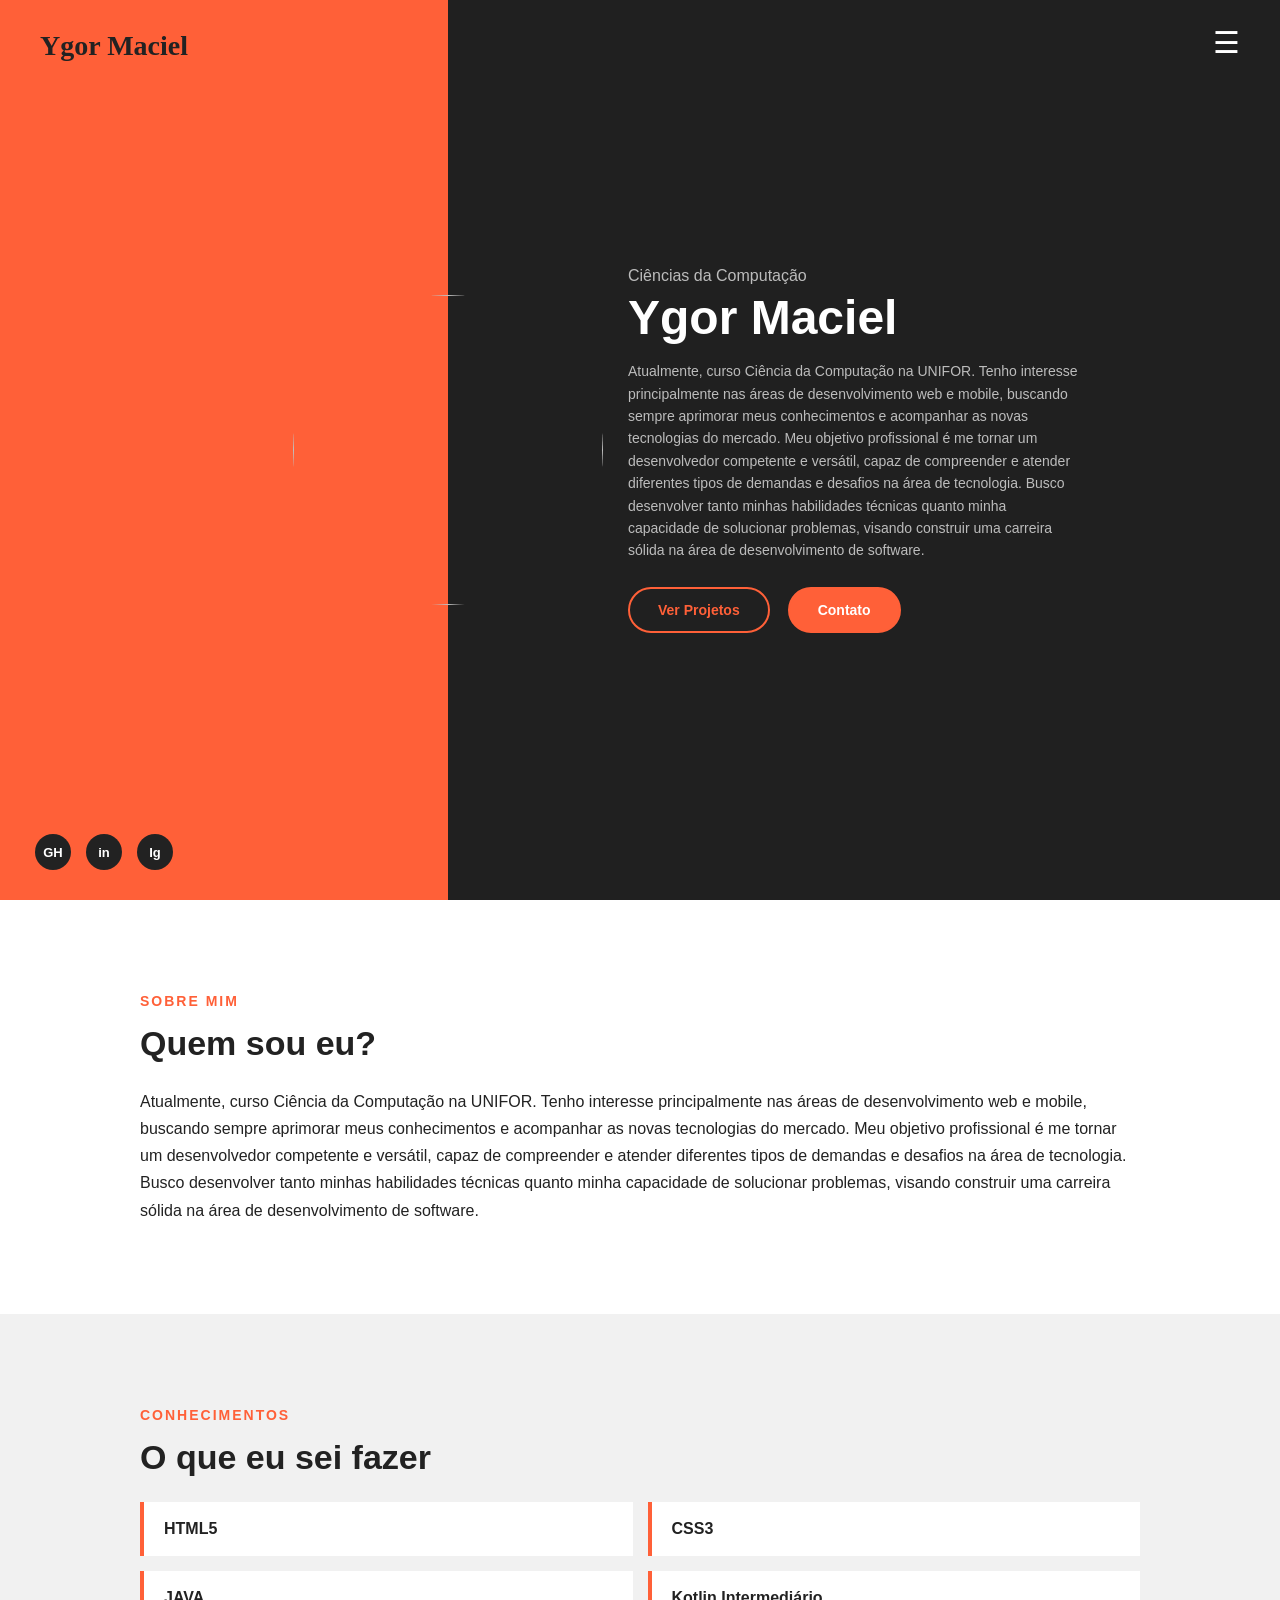
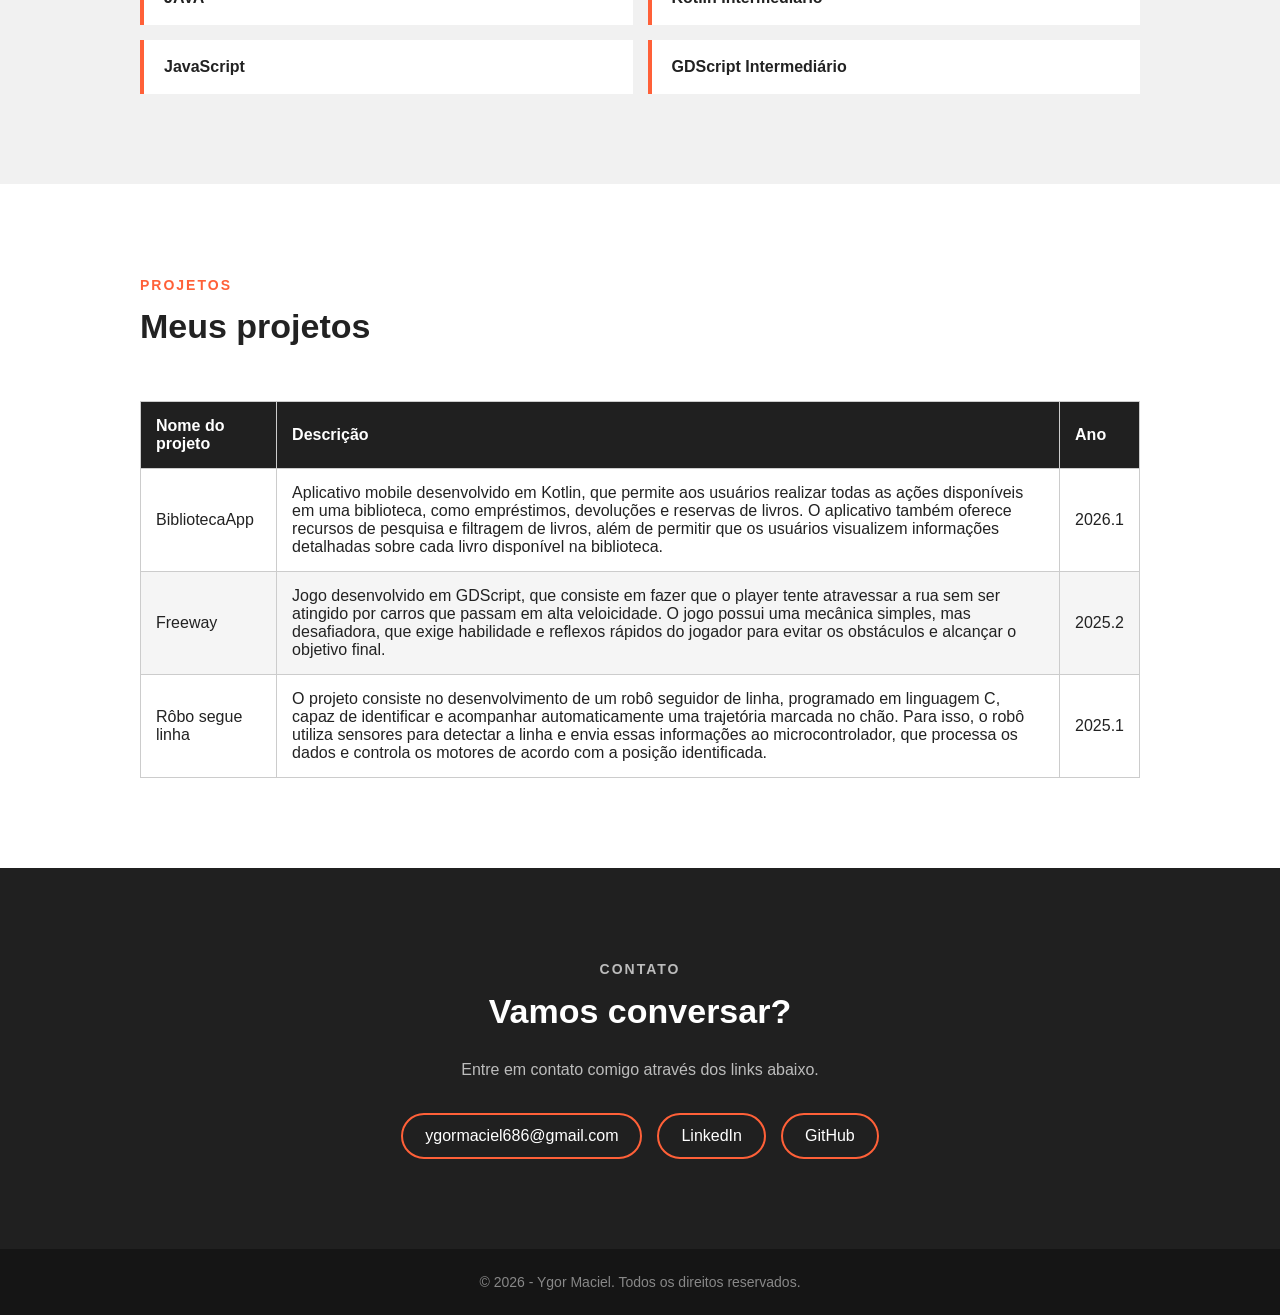
==== PortfolioYgor.html @ dcfa4bd7 "PortfolioYgor" ====
<!DOCTYPE html>
<html lang="pt-BR">

<head>
    <meta charset="UTF-8">
    <meta name="viewport" content="width=device-width, initial-scale=1.0">

    <title>Ygor Maciel - Portfólio</title>

    <link rel="stylesheet" href="style.css">
</head>

<body>

    <!--Cabecalho-->

    <header class="hero">

        <!-- Parte laranja -->
        <div class="lado-esquerdo">

            <div class="assinatura">
                Ygor Maciel
            </div>

            <!-- Redes sociais -->
            <div class="redes">

                <a href="https://github.com/ygormaciel1?tab=repositories" target="_blank" title="GitHub">
                    GH
                </a>

                <a href="https://www.linkedin.com/in/ygor-maciel-959489431/" target="_blank" title="LinkedIn">
                    in
                </a>

                <a href="https://www.instagram.com/ygorcm_/" target="_blank" title="Instagram">
                    Ig
                </a>

            </div>

        </div>


        <!-- Parte escura -->
        <div class="lado-direito">

            <!-- Menu -->
            <div class="menu">
                ☰
            </div>


            <!-- Foto -->
            <div class="foto-container">

                <img src="C:\Users\Ygor\Desktop\PortfolioYgor\WhatsApp Image 2026-08-25 at 18.14.59.jpeg" alt="" class="foto">

            </div>


            <!-- Texto principal -->
            <div class="apresentacao">

                <p class="profissao">Ciências da Computação</p>

                <h1>Ygor Maciel</h1>

                <p class="descricao">Atualmente, curso Ciência da Computação na UNIFOR. Tenho interesse principalmente nas áreas de desenvolvimento web e mobile, buscando sempre aprimorar meus conhecimentos e acompanhar as novas tecnologias do mercado. Meu objetivo profissional é me tornar um desenvolvedor competente e versátil, capaz de compreender e atender diferentes tipos de demandas e desafios na área de tecnologia. Busco desenvolver tanto minhas habilidades técnicas quanto minha capacidade de solucionar problemas, visando construir uma carreira sólida na área de desenvolvimento de software.</p>


                <div class="botoes">

                    <a href="#projetos" class="botao botao-outline">
                        Ver Projetos
                    </a>

                    <a href="#contato" class="botao botao-principal">
                        Contato
                    </a>

                </div>

            </div>

        </div>

    </header>


    <!--sobre mim-->

    <section id="sobre" class="secao sobre">

        <div class="conteudo">

            <p class="titulo-pequeno">
                SOBRE MIM
            </p>

            <h2>
                Quem sou eu?
            </h2>

            <p>Atualmente, curso Ciência da Computação na UNIFOR. Tenho interesse principalmente nas áreas de desenvolvimento web e mobile, buscando sempre aprimorar meus conhecimentos e acompanhar as novas tecnologias do mercado. Meu objetivo profissional é me tornar um desenvolvedor competente e versátil, capaz de compreender e atender diferentes tipos de demandas e desafios na área de tecnologia. Busco desenvolver tanto minhas habilidades técnicas quanto minha capacidade de solucionar problemas, visando construir uma carreira sólida na área de desenvolvimento de software.</p>

        </div>

    </section>


    <!--conhecimentos-->

    <section id="conhecimentos" class="secao conhecimentos">

        <div class="conteudo">

            <p class="titulo-pequeno">
                CONHECIMENTOS
            </p>

            <h2>
                O que eu sei fazer
            </h2>

            <ul class="lista-conhecimentos">

                <li>
                    HTML5
                </li>

                <li>
                    CSS3
                </li>

                <li>
                    JAVA
                </li>

                <li>
                    Kotlin Intermediário
                </li>

                <li>
                    JavaScript
                </li>

                <li>
                    GDScript Intermediário
                </li>
                    

            </ul>

        </div>

    </section>


    <!--projetos-->

    <section id="projetos" class="secao projetos">

        <div class="conteudo">

            <p class="titulo-pequeno">
                PROJETOS
            </p>

            <h2>
                Meus projetos
            </h2>


            <div class="tabela-container">

                <table>

                    <thead>

                        <tr>
                            <th>Nome do projeto</th>
                            <th>Descrição</th>
                            <th>Ano</th>
                        </tr>

                    </thead>

                    <tbody>

                        <tr>

                            <td>
                                BibliotecaApp
                            </td>

                            <td>
                                Aplicativo mobile desenvolvido em Kotlin, que permite aos usuários realizar todas as ações disponíveis em uma biblioteca, como empréstimos, devoluções e reservas de livros. O aplicativo também oferece recursos de pesquisa e filtragem de livros, além de permitir que os usuários visualizem informações detalhadas sobre cada livro disponível na biblioteca.
                            </td>

                            <td>
                                2026.1
                            </td>

                        </tr>


                        <tr>

                            <td>
                                Freeway
                            </td>

                            <td>
                                Jogo desenvolvido em GDScript, que consiste em fazer que o player tente atravessar a rua sem ser atingido por carros que passam em alta veloicidade. O jogo possui uma mecânica simples, mas desafiadora, que exige habilidade e reflexos rápidos do jogador para evitar os obstáculos e alcançar o objetivo final.
                            </td>

                            <td>
                                2025.2
                            </td>

                        </tr>


                        <tr>

                            <td>
                                Rôbo segue linha
                            </td>

                            <td>
                                O projeto consiste no desenvolvimento de um robô seguidor de linha, programado em linguagem C, capaz de identificar e acompanhar automaticamente uma trajetória marcada no chão. Para isso, o robô utiliza sensores para detectar a linha e envia essas informações ao microcontrolador, que processa os dados e controla os motores de acordo com a posição identificada.
                            </td>

                            <td>
                                2025.1
                            </td>

                        </tr>

                    </tbody>

                </table>

            </div>

        </div>

    </section>


    <!--contato-->

    <section id="contato" class="secao contato">

        <div class="conteudo">

            <p class="titulo-pequeno">
                CONTATO
            </p>

            <h2>
                Vamos conversar?
            </h2>

            <p>
                Entre em contato comigo através dos links abaixo.
            </p>


            <div class="links-contato">

                <a href="mailto:ygormaciel686@gmail.com">
                     ygormaciel686@gmail.com
                </a>

                <a href="https://www.linkedin.com/in/ygor-maciel-959489431/" target="_blank">
                    LinkedIn
                </a>

                <a href="https://github.com/ygormaciel1?tab=repositories" target="_blank">
                    GitHub
                </a>

            </div>

        </div>

    </section>


    <!--footer-->

    <footer>

        <p>
            © 2026 - Ygor Maciel. Todos os direitos reservados.
        </p>

    </footer>


</body>

</html>
---- style.css ----
/*configs gerais*/

* {
    margin: 0;
    padding: 0;
    box-sizing: border-box;
}

body {
    font-family: Arial, Helvetica, sans-serif;
    background-color: #f5f5f5;
    color: #222;
}


/*cabecalho*/

.hero {
    min-height: 100vh;
    display: flex;
}


.lado-esquerdo {
    width: 35%;
    min-height: 100vh;
    background-color: #ff6038;
    position: relative;
}


/*nome*/

.assinatura {
    position: absolute;
    top: 30px;
    left: 40px;

    font-family: cursive;
    font-size: 28px;
    font-weight: bold;

    color: #222;
}


/*redes sociais*/

.redes {
    position: absolute;
    bottom: 30px;
    left: 35px;

    display: flex;
    gap: 15px;
}

.redes a {
    width: 36px;
    height: 36px;

    border-radius: 50%;

    display: flex;
    justify-content: center;
    align-items: center;

    text-decoration: none;

    background-color: #222;
    color: white;

    font-size: 13px;
    font-weight: bold;
}


.lado-direito {
    width: 65%;
    min-height: 100vh;

    background-color: #202020;

    position: relative;

    display: flex;
    align-items: center;
}


/*menu*/

.menu {
    position: absolute;

    top: 25px;
    right: 40px;

    font-size: 30px;

    color: white;
}

/*foto*/

.foto-container {
    position: absolute;

    left: -155px;
    top: 50%;

    transform: translateY(-50%);

    width: 310px;
    height: 310px;
}

.foto {
    width: 100%;
    height: 100%;

    object-fit: cover;

    border-radius: 50%;
}


/*apresentacao*/

.apresentacao {
    margin-left: 180px;
    max-width: 450px;

    color: white;
}

.profissao {
    font-size: 16px;
    color: #bcbcbc;

    margin-bottom: 5px;
}

.apresentacao h1 {
    font-size: 48px;

    margin-bottom: 15px;
}

.descricao {
    color: #bcbcbc;

    font-size: 14px;

    line-height: 1.6;

    margin-bottom: 25px;
}


.botoes {
    display: flex;
    gap: 18px;
}

.botao {
    text-decoration: none;

    padding: 13px 28px;

    border-radius: 30px;

    font-size: 14px;
    font-weight: bold;
}

.botao-outline {
    color: #ff6038;

    border: 2px solid #ff6038;

    background-color: transparent;
}

.botao-principal {
    background-color: #ff6038;

    color: white;

    border: 2px solid #ff6038;
}


/*secoes*/

.secao {
    padding: 90px 10%;
}

.conteudo {
    max-width: 1000px;
    margin: auto;
}

.titulo-pequeno {
    color: #ff6038;

    font-size: 14px;

    font-weight: bold;

    letter-spacing: 2px;

    margin-bottom: 10px;
}

.secao h2 {
    font-size: 34px;

    margin-bottom: 25px;
}

.secao p {
    line-height: 1.7;
}


/*sobre mim*/

.sobre {
    background-color: white;
}


/*conhecimentos*/

.conhecimentos {
    background-color: #f1f1f1;
}

.lista-conhecimentos {
    list-style: none;

    display: grid;

    grid-template-columns: repeat(2, 1fr);

    gap: 15px;

    margin-top: 25px;
}

.lista-conhecimentos li {
    background-color: white;

    padding: 18px 20px;

    border-left: 4px solid #ff6038;

    font-weight: bold;
}


/*projetos*/

.projetos {
    background-color: white;
}

.tabela-container {
    overflow-x: auto;
}

table {
    width: 100%;

    border-collapse: collapse;

    margin-top: 30px;

    background-color: white;
}

th,
td {
    border: 1px solid #ccc;

    padding: 15px;

    text-align: left;
}

th {
    background-color: #202020;

    color: white;
}

tr:nth-child(even) {
    background-color: #f5f5f5;
}


/*contato*/

.contato {
    background-color: #202020;

    color: white;

    text-align: center;
}

.contato p {
    color: #bcbcbc;
}

.links-contato {
    display: flex;

    justify-content: center;

    flex-wrap: wrap;

    gap: 15px;

    margin-top: 30px;
}

.links-contato a {
    text-decoration: none;

    color: white;

    border: 2px solid #ff6038;

    padding: 12px 22px;

    border-radius: 25px;
}


/*footer*/

footer {
    background-color: #151515;

    color: #888;

    text-align: center;

    padding: 25px;

    font-size: 14px;
}


/*detalhes*/

@media (max-width: 900px) {

    .hero {
        min-height: auto;
        display: block;
    }

    .lado-esquerdo {
        width: 100%;
        height: 180px;
        min-height: 180px;
    }

    .lado-direito {
        width: 100%;
        min-height: 650px;

        display: flex;
        align-items: center;
        justify-content: center;
    }

    .assinatura {
        top: 25px;
        left: 30px;
    }

    .redes {
        bottom: 20px;
        left: 30px;
    }

    .foto-container {
        width: 230px;
        height: 230px;

        left: 50%;
        top: -115px;

        transform: translateX(-50%);
    }

    .apresentacao {
        margin-left: 0;
        margin-top: 100px;

        padding: 30px;

        text-align: center;
    }

    .apresentacao h1 {
        font-size: 40px;
    }

    .botoes {
        justify-content: center;
    }

    .menu {
        top: 20px;
        right: 25px;
    }

    .lista-conhecimentos {
        grid-template-columns: 1fr;
    }
}


/*cell*/

@media (max-width: 500px) {

    .lado-esquerdo {
        height: 150px;
        min-height: 150px;
    }

    .lado-direito {
        min-height: 600px;
    }

    .foto-container {
        width: 190px;
        height: 190px;

        top: -95px;
    }

    .apresentacao {
        margin-top: 80px;
        padding: 20px;
    }

    .apresentacao h1 {
        font-size: 34px;
    }

    .descricao {
        font-size: 13px;
    }

    .botoes {
        flex-direction: column;
    }

    .botao {
        width: 100%;
        text-align: center;
    }

    .secao {
        padding: 60px 7%;
    }
}
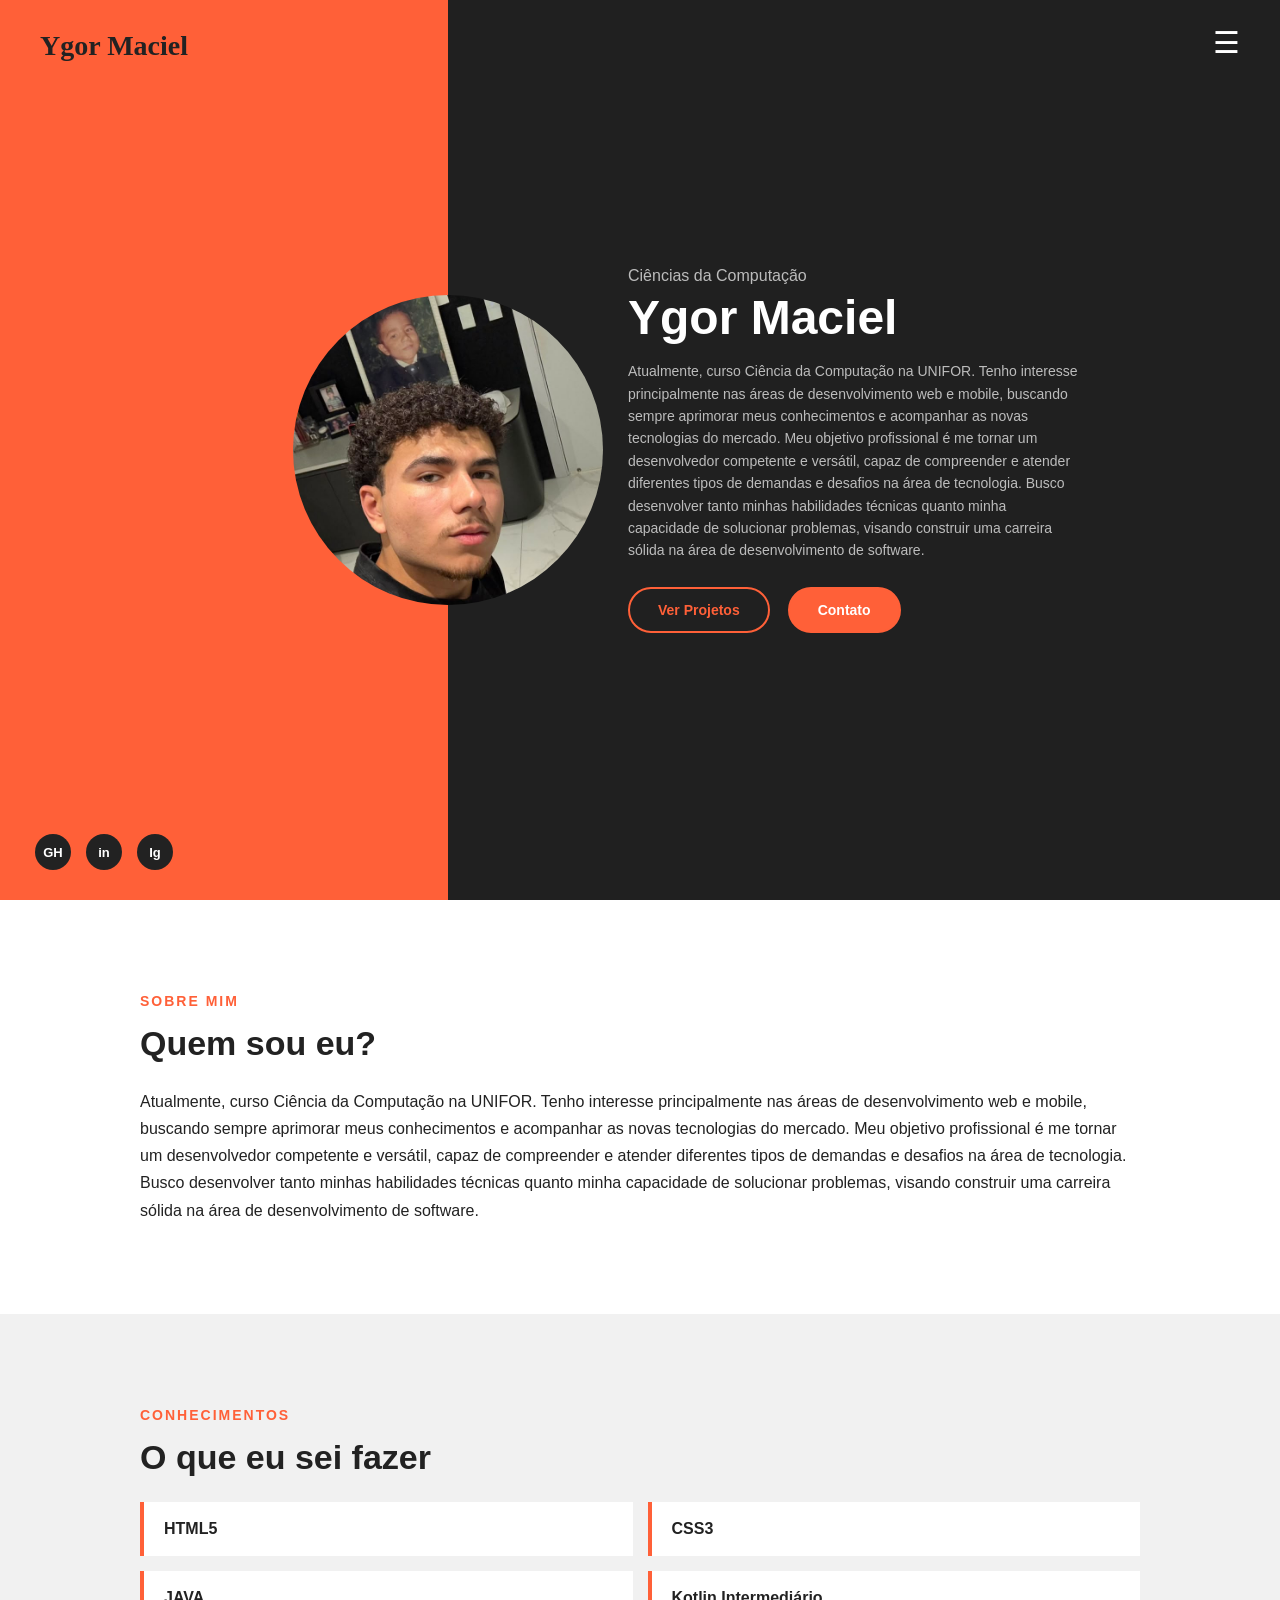
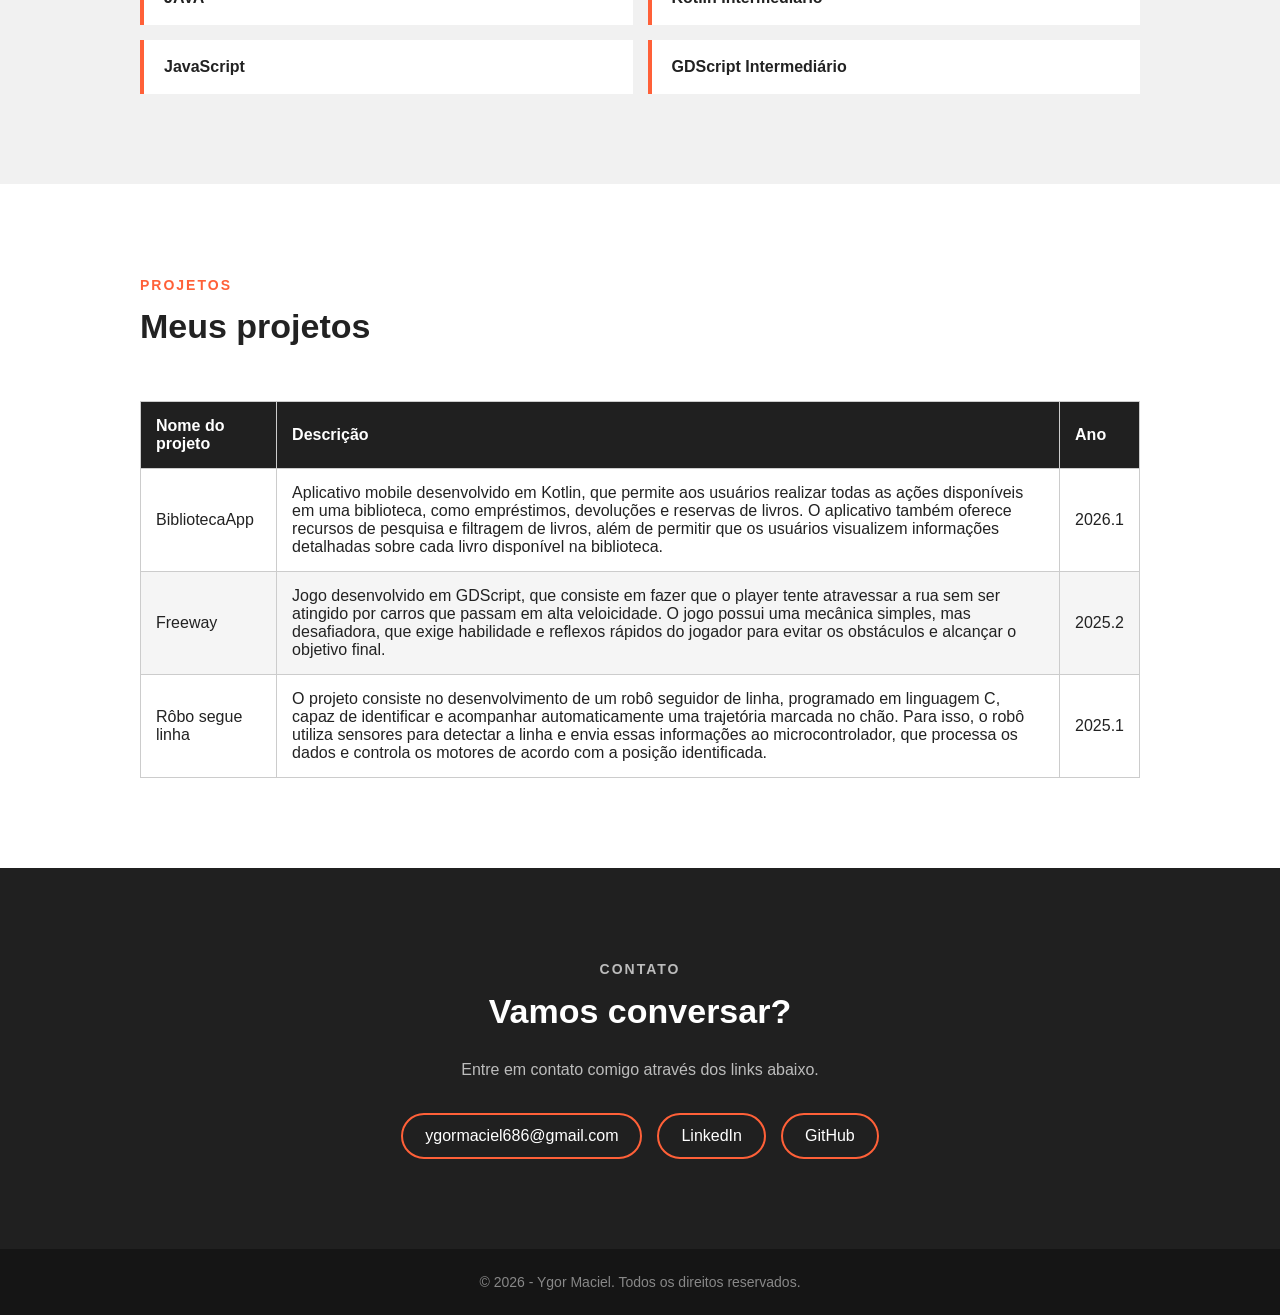
==== commit 1585383a: "Add files via upload" ====
--- a/PortfolioYgor.html
+++ b/PortfolioYgor.html
@@ -1,306 +1,306 @@
-<!DOCTYPE html>
-<html lang="pt-BR">
-
-<head>
-    <meta charset="UTF-8">
-    <meta name="viewport" content="width=device-width, initial-scale=1.0">
-
-    <title>Ygor Maciel - Portfólio</title>
-
-    <link rel="stylesheet" href="style.css">
-</head>
-
-<body>
-
-    <!--Cabecalho-->
-
-    <header class="hero">
-
-        <!-- Parte laranja -->
-        <div class="lado-esquerdo">
-
-            <div class="assinatura">
-                Ygor Maciel
-            </div>
-
-            <!-- Redes sociais -->
-            <div class="redes">
-
-                <a href="https://github.com/ygormaciel1?tab=repositories" target="_blank" title="GitHub">
-                    GH
-                </a>
-
-                <a href="https://www.linkedin.com/in/ygor-maciel-959489431/" target="_blank" title="LinkedIn">
-                    in
-                </a>
-
-                <a href="https://www.instagram.com/ygorcm_/" target="_blank" title="Instagram">
-                    Ig
-                </a>
-
-            </div>
-
-        </div>
-
-
-        <!-- Parte escura -->
-        <div class="lado-direito">
-
-            <!-- Menu -->
-            <div class="menu">
-                ☰
-            </div>
-
-
-            <!-- Foto -->
-            <div class="foto-container">
-
-                <img src="C:\Users\Ygor\Desktop\PortfolioYgor\WhatsApp Image 2026-08-25 at 18.14.59.jpeg" alt="" class="foto">
-
-            </div>
-
-
-            <!-- Texto principal -->
-            <div class="apresentacao">
-
-                <p class="profissao">Ciências da Computação</p>
-
-                <h1>Ygor Maciel</h1>
-
-                <p class="descricao">Atualmente, curso Ciência da Computação na UNIFOR. Tenho interesse principalmente nas áreas de desenvolvimento web e mobile, buscando sempre aprimorar meus conhecimentos e acompanhar as novas tecnologias do mercado. Meu objetivo profissional é me tornar um desenvolvedor competente e versátil, capaz de compreender e atender diferentes tipos de demandas e desafios na área de tecnologia. Busco desenvolver tanto minhas habilidades técnicas quanto minha capacidade de solucionar problemas, visando construir uma carreira sólida na área de desenvolvimento de software.</p>
-
-
-                <div class="botoes">
-
-                    <a href="#projetos" class="botao botao-outline">
-                        Ver Projetos
-                    </a>
-
-                    <a href="#contato" class="botao botao-principal">
-                        Contato
-                    </a>
-
-                </div>
-
-            </div>
-
-        </div>
-
-    </header>
-
-
-    <!--sobre mim-->
-
-    <section id="sobre" class="secao sobre">
-
-        <div class="conteudo">
-
-            <p class="titulo-pequeno">
-                SOBRE MIM
-            </p>
-
-            <h2>
-                Quem sou eu?
-            </h2>
-
-            <p>Atualmente, curso Ciência da Computação na UNIFOR. Tenho interesse principalmente nas áreas de desenvolvimento web e mobile, buscando sempre aprimorar meus conhecimentos e acompanhar as novas tecnologias do mercado. Meu objetivo profissional é me tornar um desenvolvedor competente e versátil, capaz de compreender e atender diferentes tipos de demandas e desafios na área de tecnologia. Busco desenvolver tanto minhas habilidades técnicas quanto minha capacidade de solucionar problemas, visando construir uma carreira sólida na área de desenvolvimento de software.</p>
-
-        </div>
-
-    </section>
-
-
-    <!--conhecimentos-->
-
-    <section id="conhecimentos" class="secao conhecimentos">
-
-        <div class="conteudo">
-
-            <p class="titulo-pequeno">
-                CONHECIMENTOS
-            </p>
-
-            <h2>
-                O que eu sei fazer
-            </h2>
-
-            <ul class="lista-conhecimentos">
-
-                <li>
-                    HTML5
-                </li>
-
-                <li>
-                    CSS3
-                </li>
-
-                <li>
-                    JAVA
-                </li>
-
-                <li>
-                    Kotlin Intermediário
-                </li>
-
-                <li>
-                    JavaScript
-                </li>
-
-                <li>
-                    GDScript Intermediário
-                </li>
-                    
-
-            </ul>
-
-        </div>
-
-    </section>
-
-
-    <!--projetos-->
-
-    <section id="projetos" class="secao projetos">
-
-        <div class="conteudo">
-
-            <p class="titulo-pequeno">
-                PROJETOS
-            </p>
-
-            <h2>
-                Meus projetos
-            </h2>
-
-
-            <div class="tabela-container">
-
-                <table>
-
-                    <thead>
-
-                        <tr>
-                            <th>Nome do projeto</th>
-                            <th>Descrição</th>
-                            <th>Ano</th>
-                        </tr>
-
-                    </thead>
-
-                    <tbody>
-
-                        <tr>
-
-                            <td>
-                                BibliotecaApp
-                            </td>
-
-                            <td>
-                                Aplicativo mobile desenvolvido em Kotlin, que permite aos usuários realizar todas as ações disponíveis em uma biblioteca, como empréstimos, devoluções e reservas de livros. O aplicativo também oferece recursos de pesquisa e filtragem de livros, além de permitir que os usuários visualizem informações detalhadas sobre cada livro disponível na biblioteca.
-                            </td>
-
-                            <td>
-                                2026.1
-                            </td>
-
-                        </tr>
-
-
-                        <tr>
-
-                            <td>
-                                Freeway
-                            </td>
-
-                            <td>
-                                Jogo desenvolvido em GDScript, que consiste em fazer que o player tente atravessar a rua sem ser atingido por carros que passam em alta veloicidade. O jogo possui uma mecânica simples, mas desafiadora, que exige habilidade e reflexos rápidos do jogador para evitar os obstáculos e alcançar o objetivo final.
-                            </td>
-
-                            <td>
-                                2025.2
-                            </td>
-
-                        </tr>
-
-
-                        <tr>
-
-                            <td>
-                                Rôbo segue linha
-                            </td>
-
-                            <td>
-                                O projeto consiste no desenvolvimento de um robô seguidor de linha, programado em linguagem C, capaz de identificar e acompanhar automaticamente uma trajetória marcada no chão. Para isso, o robô utiliza sensores para detectar a linha e envia essas informações ao microcontrolador, que processa os dados e controla os motores de acordo com a posição identificada.
-                            </td>
-
-                            <td>
-                                2025.1
-                            </td>
-
-                        </tr>
-
-                    </tbody>
-
-                </table>
-
-            </div>
-
-        </div>
-
-    </section>
-
-
-    <!--contato-->
-
-    <section id="contato" class="secao contato">
-
-        <div class="conteudo">
-
-            <p class="titulo-pequeno">
-                CONTATO
-            </p>
-
-            <h2>
-                Vamos conversar?
-            </h2>
-
-            <p>
-                Entre em contato comigo através dos links abaixo.
-            </p>
-
-
-            <div class="links-contato">
-
-                <a href="mailto:ygormaciel686@gmail.com">
-                     ygormaciel686@gmail.com
-                </a>
-
-                <a href="https://www.linkedin.com/in/ygor-maciel-959489431/" target="_blank">
-                    LinkedIn
-                </a>
-
-                <a href="https://github.com/ygormaciel1?tab=repositories" target="_blank">
-                    GitHub
-                </a>
-
-            </div>
-
-        </div>
-
-    </section>
-
-
-    <!--footer-->
-
-    <footer>
-
-        <p>
-            © 2026 - Ygor Maciel. Todos os direitos reservados.
-        </p>
-
-    </footer>
-
-
-</body>
-
+<!DOCTYPE html>
+<html lang="pt-BR">
+
+<head>
+    <meta charset="UTF-8">
+    <meta name="viewport" content="width=device-width, initial-scale=1.0">
+
+    <title>Ygor Maciel - Portfólio</title>
+
+    <link rel="stylesheet" href="style.css">
+</head>
+
+<body>
+
+    <!--Cabecalho-->
+
+    <header class="hero">
+
+        <!-- Parte laranja -->
+        <div class="lado-esquerdo">
+
+            <div class="assinatura">
+                Ygor Maciel
+            </div>
+
+            <!-- Redes sociais -->
+            <div class="redes">
+
+                <a href="https://github.com/ygormaciel1?tab=repositories" target="_blank" title="GitHub">
+                    GH
+                </a>
+
+                <a href="https://www.linkedin.com/in/ygor-maciel-959489431/" target="_blank" title="LinkedIn">
+                    in
+                </a>
+
+                <a href="https://www.instagram.com/ygorcm_/" target="_blank" title="Instagram">
+                    Ig
+                </a>
+
+            </div>
+
+        </div>
+
+
+        <!-- Parte escura -->
+        <div class="lado-direito">
+
+            <!-- Menu -->
+            <div class="menu">
+                ☰
+            </div>
+
+
+            <!-- Foto -->
+            <div class="foto-container">
+
+                <img src="fotoportfas.jpeg" alt="" class="foto">
+
+            </div>
+
+
+            <!-- Texto principal -->
+            <div class="apresentacao">
+
+                <p class="profissao">Ciências da Computação</p>
+
+                <h1>Ygor Maciel</h1>
+
+                <p class="descricao">Atualmente, curso Ciência da Computação na UNIFOR. Tenho interesse principalmente nas áreas de desenvolvimento web e mobile, buscando sempre aprimorar meus conhecimentos e acompanhar as novas tecnologias do mercado. Meu objetivo profissional é me tornar um desenvolvedor competente e versátil, capaz de compreender e atender diferentes tipos de demandas e desafios na área de tecnologia. Busco desenvolver tanto minhas habilidades técnicas quanto minha capacidade de solucionar problemas, visando construir uma carreira sólida na área de desenvolvimento de software.</p>
+
+
+                <div class="botoes">
+
+                    <a href="#projetos" class="botao botao-outline">
+                        Ver Projetos
+                    </a>
+
+                    <a href="#contato" class="botao botao-principal">
+                        Contato
+                    </a>
+
+                </div>
+
+            </div>
+
+        </div>
+
+    </header>
+
+
+    <!--sobre mim-->
+
+    <section id="sobre" class="secao sobre">
+
+        <div class="conteudo">
+
+            <p class="titulo-pequeno">
+                SOBRE MIM
+            </p>
+
+            <h2>
+                Quem sou eu?
+            </h2>
+
+            <p>Atualmente, curso Ciência da Computação na UNIFOR. Tenho interesse principalmente nas áreas de desenvolvimento web e mobile, buscando sempre aprimorar meus conhecimentos e acompanhar as novas tecnologias do mercado. Meu objetivo profissional é me tornar um desenvolvedor competente e versátil, capaz de compreender e atender diferentes tipos de demandas e desafios na área de tecnologia. Busco desenvolver tanto minhas habilidades técnicas quanto minha capacidade de solucionar problemas, visando construir uma carreira sólida na área de desenvolvimento de software.</p>
+
+        </div>
+
+    </section>
+
+
+    <!--conhecimentos-->
+
+    <section id="conhecimentos" class="secao conhecimentos">
+
+        <div class="conteudo">
+
+            <p class="titulo-pequeno">
+                CONHECIMENTOS
+            </p>
+
+            <h2>
+                O que eu sei fazer
+            </h2>
+
+            <ul class="lista-conhecimentos">
+
+                <li>
+                    HTML5
+                </li>
+
+                <li>
+                    CSS3
+                </li>
+
+                <li>
+                    JAVA
+                </li>
+
+                <li>
+                    Kotlin Intermediário
+                </li>
+
+                <li>
+                    JavaScript
+                </li>
+
+                <li>
+                    GDScript Intermediário
+                </li>
+                    
+
+            </ul>
+
+        </div>
+
+    </section>
+
+
+    <!--projetos-->
+
+    <section id="projetos" class="secao projetos">
+
+        <div class="conteudo">
+
+            <p class="titulo-pequeno">
+                PROJETOS
+            </p>
+
+            <h2>
+                Meus projetos
+            </h2>
+
+
+            <div class="tabela-container">
+
+                <table>
+
+                    <thead>
+
+                        <tr>
+                            <th>Nome do projeto</th>
+                            <th>Descrição</th>
+                            <th>Ano</th>
+                        </tr>
+
+                    </thead>
+
+                    <tbody>
+
+                        <tr>
+
+                            <td>
+                                BibliotecaApp
+                            </td>
+
+                            <td>
+                                Aplicativo mobile desenvolvido em Kotlin, que permite aos usuários realizar todas as ações disponíveis em uma biblioteca, como empréstimos, devoluções e reservas de livros. O aplicativo também oferece recursos de pesquisa e filtragem de livros, além de permitir que os usuários visualizem informações detalhadas sobre cada livro disponível na biblioteca.
+                            </td>
+
+                            <td>
+                                2026.1
+                            </td>
+
+                        </tr>
+
+
+                        <tr>
+
+                            <td>
+                                Freeway
+                            </td>
+
+                            <td>
+                                Jogo desenvolvido em GDScript, que consiste em fazer que o player tente atravessar a rua sem ser atingido por carros que passam em alta veloicidade. O jogo possui uma mecânica simples, mas desafiadora, que exige habilidade e reflexos rápidos do jogador para evitar os obstáculos e alcançar o objetivo final.
+                            </td>
+
+                            <td>
+                                2025.2
+                            </td>
+
+                        </tr>
+
+
+                        <tr>
+
+                            <td>
+                                Rôbo segue linha
+                            </td>
+
+                            <td>
+                                O projeto consiste no desenvolvimento de um robô seguidor de linha, programado em linguagem C, capaz de identificar e acompanhar automaticamente uma trajetória marcada no chão. Para isso, o robô utiliza sensores para detectar a linha e envia essas informações ao microcontrolador, que processa os dados e controla os motores de acordo com a posição identificada.
+                            </td>
+
+                            <td>
+                                2025.1
+                            </td>
+
+                        </tr>
+
+                    </tbody>
+
+                </table>
+
+            </div>
+
+        </div>
+
+    </section>
+
+
+    <!--contato-->
+
+    <section id="contato" class="secao contato">
+
+        <div class="conteudo">
+
+            <p class="titulo-pequeno">
+                CONTATO
+            </p>
+
+            <h2>
+                Vamos conversar?
+            </h2>
+
+            <p>
+                Entre em contato comigo através dos links abaixo.
+            </p>
+
+
+            <div class="links-contato">
+
+                <a href="mailto:ygormaciel686@gmail.com">
+                     ygormaciel686@gmail.com
+                </a>
+
+                <a href="https://www.linkedin.com/in/ygor-maciel-959489431/" target="_blank">
+                    LinkedIn
+                </a>
+
+                <a href="https://github.com/ygormaciel1?tab=repositories" target="_blank">
+                    GitHub
+                </a>
+
+            </div>
+
+        </div>
+
+    </section>
+
+
+    <!--footer-->
+
+    <footer>
+
+        <p>
+            © 2026 - Ygor Maciel. Todos os direitos reservados.
+        </p>
+
+    </footer>
+
+
+</body>
+
 </html>
